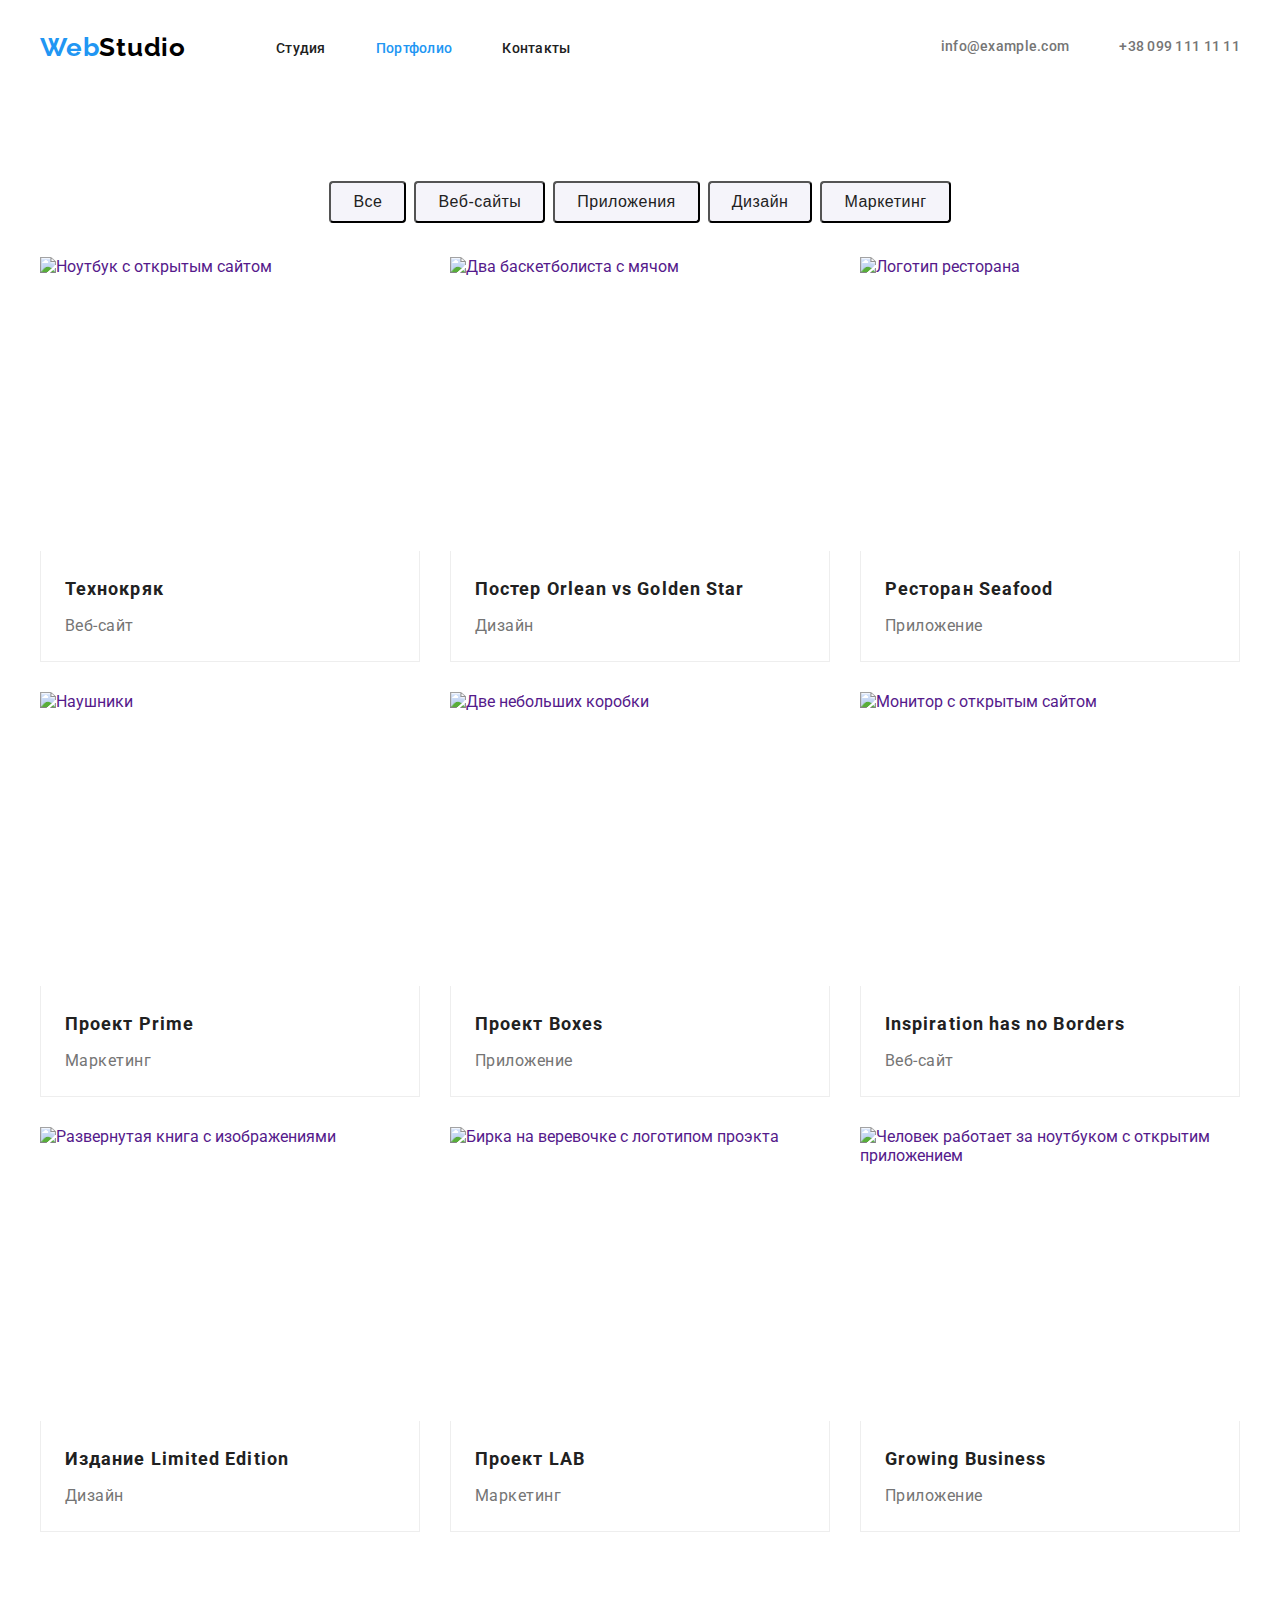
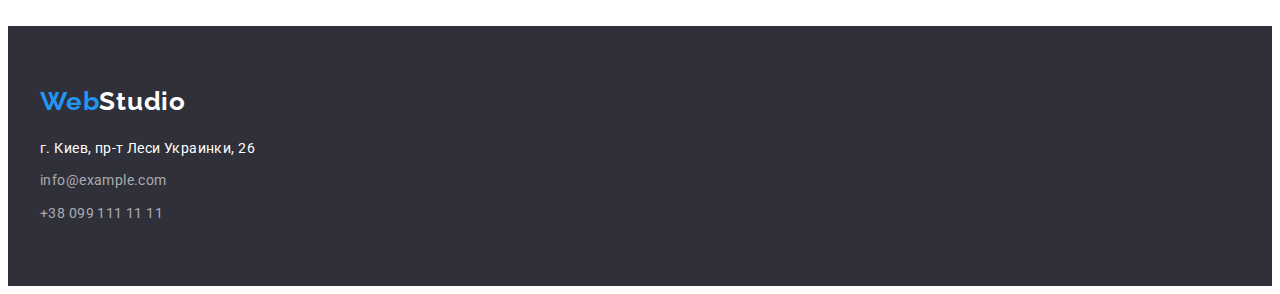
==== portfolio.html @ 33afae37 "portfolio add" ====
<!DOCTYPE html>
<html lang="ru">
<head>
    <meta charset="UTF-8">
    <meta http-equiv="X-UA-Compatible" content="IE=edge">
    <meta name="viewport" content="width=device-width, initial-scale=1.0">
    <title>Portfolio</title>
    <link rel="stylesheet" href="https://cdnjs.cloudflare.com/ajax/libs/modern-normalize/1.0.0/modern-normalize.css"
        integrity="sha512-Zx6MlUMKSVJoQ+83OwhdILe8cSEsCzfqThJd7J/VA2UrK6Ctj85p+xzqfyuNXE5B1k25uUdmJ2OzItbBy9GHAQ=="
        crossorigin="anonymous" />
    <link rel="preconnect" href="https://fonts.gstatic.com">
    <link href="https://fonts.googleapis.com/css2?family=Raleway:wght@700&family=Roboto:wght@400;500;700;900&display=swap"
        rel="stylesheet">
    <link rel="stylesheet" href="./css/styles.css">
</head>
<body>
    <header class="header">
        <div class="container">
            <nav class="header-navigation">
                <a class="link logo" href="/" lang="en">Web<span class="logo-text-white-theme">Studio</span></a>
                <ul class="list navigation-list">
                    <li class="navigation-item">
                        <a class="link navigation-link" href="./index.html">Студия</a>
                    </li>
                    <li class="navigation-item">
                        <a class="link navigation-link active-link" href="./portfolio.html">Портфолио</a>
                    </li>
                    <li class="navigation-item">
                        <a class="link navigation-link" href="">Контакты</a>
                    </li>
                </ul>
            </nav>
            <a class="link mail-link" href="mailto:info@example.com" lang="en">info@example.com</a>
            <a class="link tel-link" href="tel:+380991111111">+38 099 111 11 11</a>
        </div>
    </header>
    <main class="portfolio-main">
    <!--FILTER BUTTONS-->
    <div class="container buttons-container">
        <ul class="list filter-buttons-menu">
            <li class="filter-buttons-item">
                <button class="filter-buttons" type="button">Все</button>
            </li>
            <li class="filter-buttons-item">
                <button class="filter-buttons" type="button">Веб-сайты</button>
            </li>
            <li class="filter-buttons-item">
                <button class="filter-buttons" type="button">Приложения</button>
            </li>
            <li class="filter-buttons-item">
                <button class="filter-buttons" type="button">Дизайн</button>
            </li>
            <li class="filter-buttons-item">
                <button class="filter-buttons" type="button">Маркетинг</button>
            </li>
        </ul>
    </div>
    <!--WORK CATEGORIES-->
    <section class="work-categories">
        <div class="container">
            <h2 class="visually-hidden">Категории работ</h2>
            <ul class="list work-categories-list">
                <li class="work-categories-item">
                    <a class="link border" href="">
                        <img class="work-categories-img" src="./img/work-categories/img-work-categories-1.jpg" alt="Ноутбук с открытым сайтом" width="370" height="294">
                        <div class="work-categories-description">
                            <h3 class="work-categories-title">Технокряк</h3>
                            <p class="work-categories-product">Веб-сайт</p>
                        </div>
                    </a>
                </li>
                <li class="work-categories-item">
                    <a class="link" href="">
                        <img class="work-categories-img" src="./img/work-categories/img-work-categories-2.jpg" alt="Два баскетболиста с мячом" width="370" height="294">
                        <div class="work-categories-description">
                            <h3 class="work-categories-title">Постер <span lang="en">Orlean vs Golden Star</span></h3>
                            <p class="work-categories-product">Дизайн</p>
                        </div>
                    </a>
                </li>
                <li class="work-categories-item">
                    <a class="link" href="">
                        <img class="work-categories-img" src="./img/work-categories/img-work-categories-3.jpg" alt="Логотип ресторана" width="370" height="294">
                        <div class="work-categories-description">
                            <h3 class="work-categories-title">Ресторан <span lang="en">Seafood</span></h3>
                            <p class="work-categories-product">Приложение</p>
                        </div>
                    </a>
                </li>
                <li class="work-categories-item">
                    <a class="link" href="">
                        <img class="work-categories-img" src="./img/work-categories/img-work-categories-4.jpg" alt="Наушники" width="370" height="294">
                        <div class="work-categories-description">
                            <h3 class="work-categories-title">Проект <span lang="en">Prime</span></h3>
                            <p class="work-categories-product">Маркетинг</p>
                        </div>
                    </a>
                </li>
                <li class="work-categories-item">
                    <a class="link" href="">
                        <img class="work-categories-img" src="./img/work-categories/img-work-categories-5.jpg" alt="Две небольших коробки" width="370" height="294">
                        <div class="work-categories-description">
                            <h3 class="work-categories-title">Проект <span lang="en">Boxes</span></h3>
                            <p class="work-categories-product">Приложение</p>
                        </div>
                    </a>
                </li>
                <li class="work-categories-item">
                    <a class="link" href="">
                        <img class="work-categories-img" src="./img/work-categories/img-work-categories-6.jpg" alt="Монитор с открытым сайтом" width="370" height="294">
                        <div class="work-categories-description">
                            <h3 class="work-categories-title" lang="en">Inspiration has no Borders</h3>
                            <p class="work-categories-product">Веб-сайт</p>
                        </div>
                    </a>
                </li>
                <li class="work-categories-item">
                    <a class="link" href="">
                        <img class="work-categories-img" src="./img/work-categories/img-work-categories-7.jpg" alt="Развернутая книга с изображениями" width="370" height="294">
                        <div class="work-categories-description">
                            <h3 class="work-categories-title">Издание <span lang="en">Limited Edition</span></h3>
                            <p class="work-categories-product">Дизайн</p>
                        </div>
                    </a>
                </li>
                <li class="work-categories-item">
                    <a class="link" href="">
                        <img class="work-categories-img" src="./img/work-categories/img-work-categories-8.jpg" alt="Бирка на веревочке с логотипом проэкта" width="370" height="294">
                        <div class="work-categories-description">
                            <h3 class="work-categories-title">Проект <span lang="en">LAB</span></h3>
                            <p class="work-categories-product">Маркетинг</p>
                        </div>
                    </a>
                </li>
                <li class="work-categories-item">
                    <a class="link" href="">
                        <img class="work-categories-img" src="./img/work-categories/img-work-categories-9.jpg" alt="Человек работает за ноутбуком с открытим приложением" width="370" height="294">
                        <div class="work-categories-description">
                            <h3 class="work-categories-title" lang="en">Growing Business</h3>
                            <p class="work-categories-product">Приложение</p>
                        </div>
                    </a>
                </li>
            </ul>
        </div>
    </section>
    </main>
    <footer class="footer">
        <div class="container">
            <a class="link logo" href="/" lang="en">Web<span class="logo-text-dark-theme">Studio</span></a>
            <address class="address">
                <ul class="list contact-info">
                    <li class="contact-info-item">
                        <a class="link contact-info-location" href="https://goo.gl/maps/8V9FkgbPoYz4gnN9A" target="_blank"
                            rel="noopener noreferrer">г. Киев, пр-т Леси Украинки, 26</a>
                    </li>
                    <li class="contact-info-item">
                        <a class="link contact-info-connection" href="mailto:info@example.com"
                            lang="en">info@example.com</a>
                    </li>
                    <li class="contact-info-item">
                        <a class="link contact-info-connection" href="tel:+380991111111">+38 099 111 11 11</a>
                    </li>
                </ul>
            </address>
        </div>
    </footer>
</body>
</html>
---- css/styles.css ----
/*================COMMON STYLES================*/
:root {
  --main-font: 'Roboto', sans-serif;
  --secondary-font: 'Raleway', sans-serif;
  --accent-color: #2196f3;
  --main-color: #fff;
  --second-color: #000;
  --title-color: #212121;
  --link-color: #757575;
  --background-color: #f5f4fa;
  --background-section-color: #2f303a;
  --box-shadow-color: rgba(0, 0, 0, 0.15);
  --contact-info-conection-color: rgba(255, 255, 255, 0.6);
  --line-color: #ececec;
  --work-categories-color: #eeeeee;
  --section-pt: 94px;
  --section-pb: 94px;
}

body {
  font-family: var(--main-font);
  background-color: var(--main-color);
}

h1,
h2,
h3,
h4,
h5,
h6,
p {
  margin: 0;
}

ul,
ol {
  margin: 0;
  padding: 0;
}

img {
  display: block;
}

.visually-hidden {
  position: absolute !important;
  clip: rect(1px 1px 1px 1px); /* IE6, IE7 */
  clip: rect(1px, 1px, 1px, 1px);
  padding: 0 !important;
  border: 0 !important;
  height: 1px !important;
  width: 1px !important;
  overflow: hidden;
}

.link {
  text-decoration: none;
}

.list {
  list-style: none;
}

.address {
  font-style: normal;
}

.title {
  font-weight: bold;
  font-size: 36px;
  line-height: 1.17;
  text-align: center;
  letter-spacing: 0.03em;
  color: var(--title-color);
}

.modal-btn {
  font-weight: bold;
  font-size: 16px;
  line-height: 1.87;
  display: flex;
  align-items: center;
  text-align: center;
  letter-spacing: 0.06em;
  color: var(--main-color);
  cursor: pointer;
  background: var(--accent-color);
  box-shadow: 0px 4px 4px var(--box-shadow-color);
  border-radius: 4px;
}

.container {
  width: 1200px;
  margin: 0 auto;
  padding-left: 15px;
  padding-right: 15px;
}

/*========HEADER========*/
.header {
  padding-top: 24px;
  padding-bottom: 24px;
}
.header .container {
  display: flex;
  align-items: center;
}
.header-navigation {
  display: flex;
  align-items: center;
}

.navigation-list {
  display: flex;
  align-items: center;
}

.logo {
  font-family: var(--secondary-font);
  font-weight: 700;
  font-size: 26px;
  line-height: 1.19;
  letter-spacing: 0.03em;
  color: var(--accent-color);
  margin-right: 90px;
}

.logo-text-white-theme {
  color: var(--second-color);
}

.logo-text-dark-theme {
  color: var(--main-color);
}

.navigation-link {
  font-weight: 500;
  font-size: 14px;
  line-height: 1.14;
  letter-spacing: 0.02em;
  color: var(--title-color);
}

.navigation-link:hover,
.navigation-link:focus {
  color: var(--accent-color);
}

.active-link {
  color: var(--accent-color);
}

.navigation-item:not(:last-child) {
  margin-right: 50px;
}

.mail-link {
  font-weight: 500;
  font-size: 14px;
  line-height: 1.14;
  letter-spacing: 0.02em;
  color: var(--link-color);
  margin-left: auto;
  margin-right: 50px;
}

.mail-link:hover,
.mail-link:focus {
  color: var(--accent-color);
}

.tel-link {
  font-weight: 500;
  font-size: 14px;
  line-height: 1.14;
  letter-spacing: 0.02em;
  color: var(--link-color);
}

.tel-link:hover,
.tel-link:focus {
  color: var(--accent-color);
}
/*========END HEADER========*/

/*========FOOTER========*/
.contact-info-location {
  font-size: 14px;
  line-height: 1.71;
  letter-spacing: 0.03em;
  color: var(--main-color);
}

.contact-info-connection {
  font-size: 14px;
  line-height: 1.71;
  letter-spacing: 0.03em;
  color: var(--contact-info-conection-color);
}

.contact-info-item:not(:last-child) {
  margin-bottom: 9px;
}

.footer {
  background: var(--background-section-color);
  padding-top: 60px;
  padding-bottom: 60px;
}

.address {
  margin-top: 20px;
}
/*========END FOOTER========*/
/*================END COMMON STYLES================*/

/*================STUDIO================*/
/*========HERO========*/
.hero {
  background-color: var(--background-section-color);
}

.hero-title {
  font-weight: 900;
  font-size: 44px;
  line-height: 1.36;
  text-align: center;
  letter-spacing: 0.06em;
  text-transform: uppercase;
  color: var(--main-color);
}
/*========END HERO========*/

/*========ADVANTAGE========*/
.advantage-item-title {
  font-weight: bold;
  font-size: 14px;
  line-height: 1.14;
  letter-spacing: 0.03em;
  text-transform: uppercase;
  color: var(--title-color);
}

.advantage-item-text {
  font-size: 14px;
  line-height: 1.71;
  letter-spacing: 0.03em;
  color: var(--link-color);
}
/*========END ADVANTAGE========*/

/*========TEAM========*/
.team-item-title {
  font-weight: 500;
  font-size: 16px;
  line-height: 1.19;
  /*text-align: center;*/
  letter-spacing: 0.03em;
  color: var(--title-color);
}

.team-position {
  font-size: 16px;
  line-height: 1.19;
  /*text-align: center;*/
  letter-spacing: 0.03em;
  color: var(--link-color);
}
/*========END TEAM========*/
/*================END STUDIO================*/

/*================PORTFOLIO================*/
.portfolio-main {
  padding-top: var(--section-pt);
  padding-bottom: var(--section-pb);
}
/*========FILTER BUTTONS========*/
.filter-buttons {
  border-radius: 4px;
  background-color: var(--background-color);
  color: var(--title-color);
  font-weight: 500;
  font-size: 16px;
  line-height: 1.62;
  text-align: center;
  letter-spacing: 0.03em;
  padding: 6px 22px;
}

.filter-buttons:hover,
.filter-buttons:focus {
  background-color: var(--accent-color);
  cursor: pointer;
  color: var(--main-color);
}

.filter-buttons-menu {
  display: flex;
  align-items: center;
  text-align: center;
  justify-content: center;
  margin-bottom: 34px;
}
.filter-buttons-item:not(:last-child) {
  margin-right: 8px;
}
/*========END FILTER BUTTONS========*/

/*========WORK CATEGORIES========*/
.work-categories-title {
  font-weight: bold;
  font-size: 18px;
  line-height: 2;
  letter-spacing: 0.06em;
  color: var(--title-color);
  margin-bottom: 4px;
}

.work-categories-product {
  font-size: 16px;
  line-height: 1.87;
  letter-spacing: 0.03em;
  color: var(--link-color);
}

.work-categories-description {
  padding: 20px 24px;
  border: var(--work-categories-color) solid 1px;
  border-top: none;
}

.work-categories-list {
  display: flex;
  flex-direction: row;
  align-items: center;
  flex-wrap: wrap;
  margin-left: -30px;
  margin-top: -30px;
}
.work-categories-item {
  margin-left: 30px;
  margin-top: 30px;
  flex-basis: calc(100% / 3 - 30px);
}
/*========END WORK CATEGORIES========*/
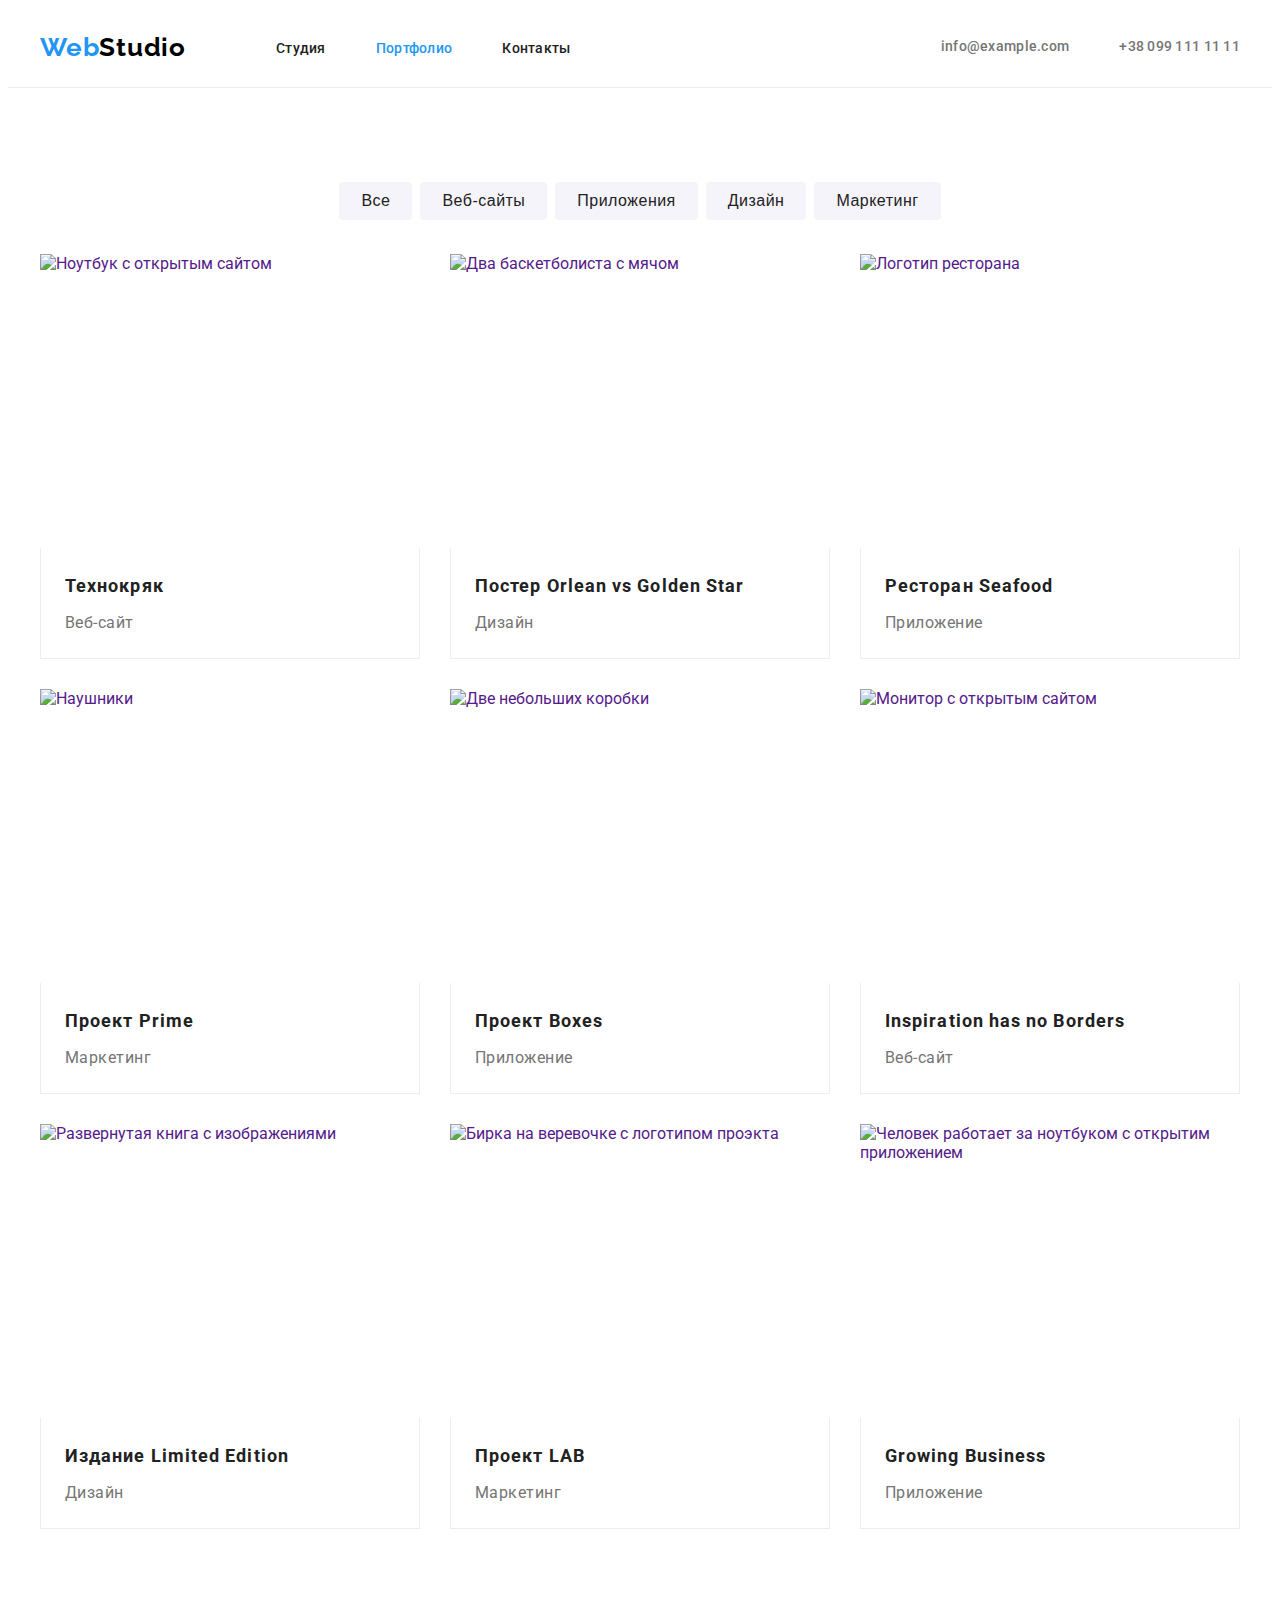
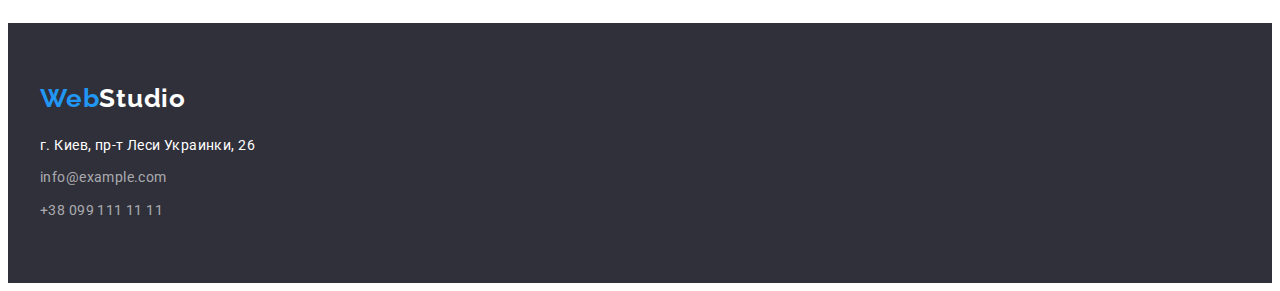
==== commit 2dde980b: "styles positions" ====
--- a/portfolio.html
+++ b/portfolio.html
@@ -147,7 +147,7 @@
     </main>
     <footer class="footer">
         <div class="container">
-            <a class="link logo" href="/" lang="en">Web<span class="logo-text-dark-theme">Studio</span></a>
+            <a class="link logo footer-logo" href="/" lang="en">Web<span class="logo-text-dark-theme">Studio</span></a>
             <address class="address">
                 <ul class="list contact-info">
                     <li class="contact-info-item">
--- a/css/styles.css
+++ b/css/styles.css
@@ -87,6 +87,11 @@
   background: var(--accent-color);
   box-shadow: 0px 4px 4px var(--box-shadow-color);
   border-radius: 4px;
+  border-style: none;
+  margin: 0 auto;
+  padding: 10px 32px;
+  min-width: 200px;
+  min-height: 50px;
 }
 
 .container {
@@ -100,6 +105,7 @@
 .header {
   padding-top: 24px;
   padding-bottom: 24px;
+  border-bottom: var(--line-color) solid 1px;
 }
 .header .container {
   display: flex;
@@ -208,8 +214,9 @@
   padding-bottom: 60px;
 }
 
-.address {
-  margin-top: 20px;
+.footer-logo {
+  margin-bottom: 20px;
+  display: block;
 }
 /*========END FOOTER========*/
 /*================END COMMON STYLES================*/
@@ -228,10 +235,36 @@
   letter-spacing: 0.06em;
   text-transform: uppercase;
   color: var(--main-color);
+  margin-bottom: 30px;
+}
+
+.hero-position {
+  display: flex;
+  flex-direction: column;
+  padding-top: 200px;
+  padding-bottom: 200px;
 }
 /*========END HERO========*/
 
 /*========ADVANTAGE========*/
+.advantage {
+  padding-top: var(--section-pt);
+  padding-bottom: var(--section-pb);
+}
+
+.advantage-list {
+  display: flex;
+  margin-left: -30px;
+  margin-top: -30px;
+}
+
+.advantage-item {
+  margin-top: 30px;
+  margin-left: 30px;
+  flex-basis: calc(100% / 3 - 30px);
+  min-height: 101px;
+}
+
 .advantage-item-title {
   font-weight: bold;
   font-size: 14px;
@@ -239,6 +272,7 @@
   letter-spacing: 0.03em;
   text-transform: uppercase;
   color: var(--title-color);
+  margin-bottom: 10px;
 }
 
 .advantage-item-text {
@@ -249,22 +283,73 @@
 }
 /*========END ADVANTAGE========*/
 
+/*========GALLERY========*/
+.gallery {
+  padding-bottom: var(--section-pb);
+}
+
+.gt-title {
+  margin-bottom: 50px;
+}
+
+.gallery-list {
+  display: flex;
+  margin-top: -30px;
+  margin-left: -30px;
+}
+
+.gallery-item {
+  margin-top: 30px;
+  margin-left: 30px;
+  flex-basis: calc(100% / 3 - 30px);
+  min-height: 294px;
+}
+/*========END GALLERY========*/
+
 /*========TEAM========*/
+.team {
+  background-color: var(--background-color);
+  padding-top: var(--section-pt);
+  padding-bottom: var(--section-pb);
+}
+
+.team-list {
+  display: flex;
+  margin-top: -30px;
+  margin-left: -30px;
+}
+
+.team-item {
+  margin-top: 30px;
+  margin-left: 30px;
+  min-height: 368px;
+  flex-basis: calc(100% / 4 - 30px);
+  box-shadow: 0px 1px 3px rgba(0, 0, 0, 0.12), 0px 1px 1px rgba(0, 0, 0, 0.14),
+    0px 2px 1px rgba(0, 0, 0, 0.2);
+  border-radius: 0px 0px 4px 4px;
+}
+
 .team-item-title {
   font-weight: 500;
   font-size: 16px;
   line-height: 1.19;
-  /*text-align: center;*/
-  letter-spacing: 0.03em;
-  color: var(--title-color);
+  text-align: center;
+  letter-spacing: 0.03em;
+  color: var(--title-color);
+  margin-bottom: 10px;
 }
 
 .team-position {
   font-size: 16px;
   line-height: 1.19;
-  /*text-align: center;*/
+  text-align: center;
   letter-spacing: 0.03em;
   color: var(--link-color);
+}
+
+.team-subscribe {
+  padding-top: 30px;
+  padding-bottom: 30px;
 }
 /*========END TEAM========*/
 /*================END STUDIO================*/
@@ -277,6 +362,7 @@
 /*========FILTER BUTTONS========*/
 .filter-buttons {
   border-radius: 4px;
+  border-style: none;
   background-color: var(--background-color);
   color: var(--title-color);
   font-weight: 500;
@@ -292,6 +378,8 @@
   background-color: var(--accent-color);
   cursor: pointer;
   color: var(--main-color);
+  box-shadow: 0px 3px 1px rgba(0, 0, 0, 0.1), 0px 1px 2px rgba(0, 0, 0, 0.08),
+    0px 2px 2px rgba(0, 0, 0, 0.12);
 }
 
 .filter-buttons-menu {
@@ -340,6 +428,7 @@
 .work-categories-item {
   margin-left: 30px;
   margin-top: 30px;
+  min-height: 404px;
   flex-basis: calc(100% / 3 - 30px);
 }
 /*========END WORK CATEGORIES========*/
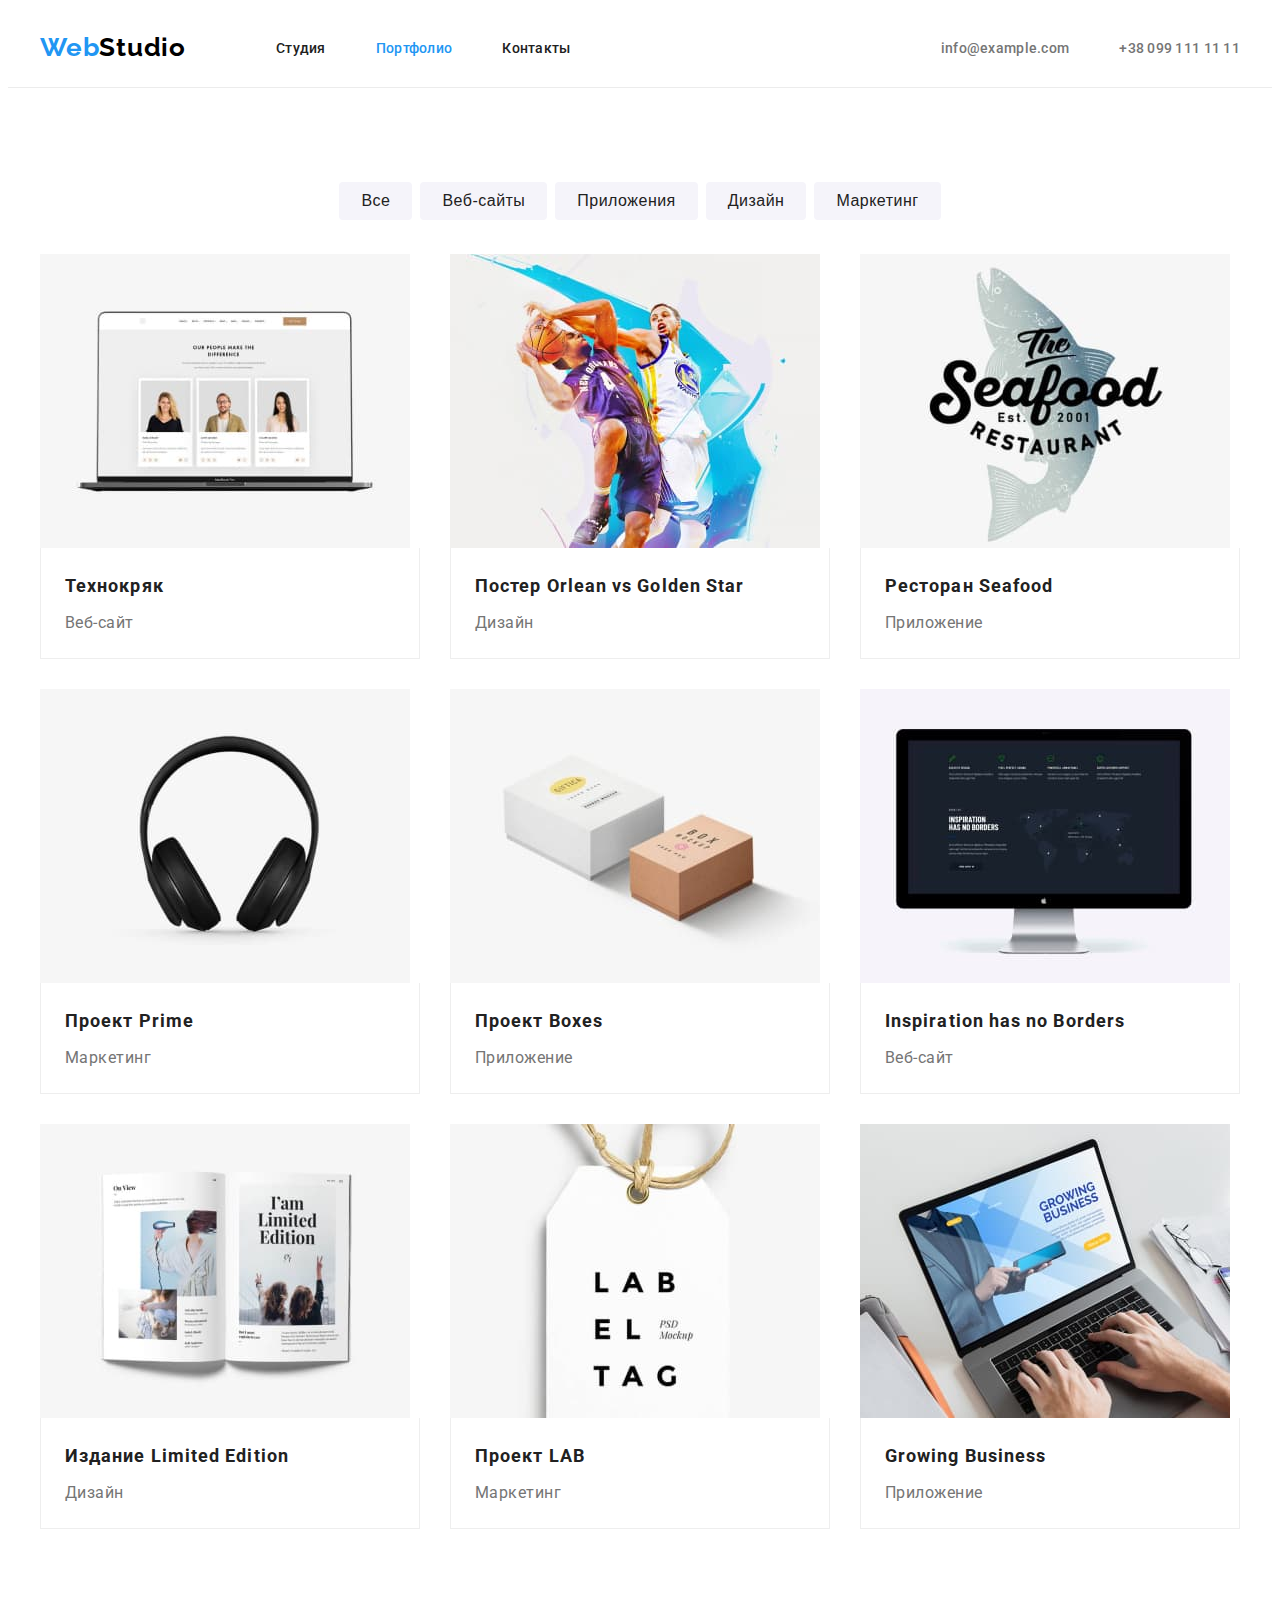
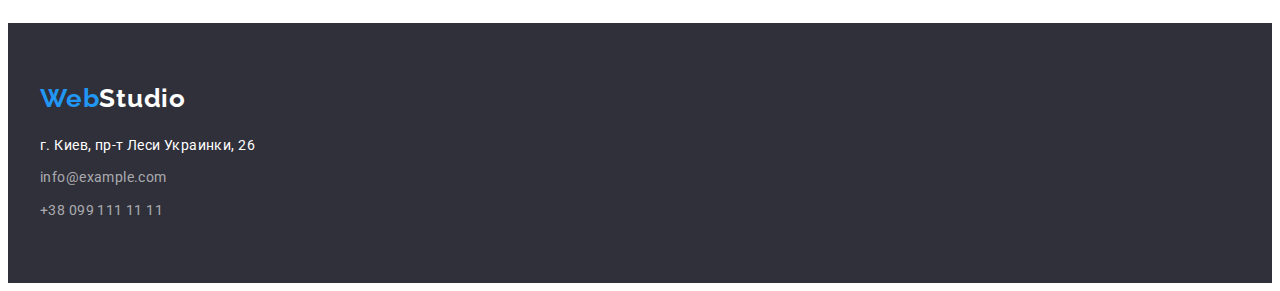
==== commit bcca4014: "update" ====
--- a/portfolio.html
+++ b/portfolio.html
@@ -5,12 +5,9 @@
     <meta http-equiv="X-UA-Compatible" content="IE=edge">
     <meta name="viewport" content="width=device-width, initial-scale=1.0">
     <title>Portfolio</title>
-    <link rel="stylesheet" href="https://cdnjs.cloudflare.com/ajax/libs/modern-normalize/1.0.0/modern-normalize.css"
-        integrity="sha512-Zx6MlUMKSVJoQ+83OwhdILe8cSEsCzfqThJd7J/VA2UrK6Ctj85p+xzqfyuNXE5B1k25uUdmJ2OzItbBy9GHAQ=="
-        crossorigin="anonymous" />
+    <link rel="stylesheet" href="https://cdnjs.cloudflare.com/ajax/libs/modern-normalize/1.0.0/modern-normalize.css" integrity="sha512-Zx6MlUMKSVJoQ+83OwhdILe8cSEsCzfqThJd7J/VA2UrK6Ctj85p+xzqfyuNXE5B1k25uUdmJ2OzItbBy9GHAQ==" crossorigin="anonymous" />
     <link rel="preconnect" href="https://fonts.gstatic.com">
-    <link href="https://fonts.googleapis.com/css2?family=Raleway:wght@700&family=Roboto:wght@400;500;700;900&display=swap"
-        rel="stylesheet">
+    <link href="https://fonts.googleapis.com/css2?family=Raleway:wght@700&family=Roboto:wght@400;500;700;900&display=swap" rel="stylesheet">
     <link rel="stylesheet" href="./css/styles.css">
 </head>
 <body>
@@ -30,39 +27,39 @@
                     </li>
                 </ul>
             </nav>
-            <a class="link mail-link" href="mailto:info@example.com" lang="en">info@example.com</a>
-            <a class="link tel-link" href="tel:+380991111111">+38 099 111 11 11</a>
+            <ul class="list contacts">
+                <li><a class="link mail-link" href="mailto:info@example.com" lang="en">info@example.com</a></li>
+                <li><a class="link tel-link" href="tel:+380991111111">+38 099 111 11 11</a></li>
+            </ul>
         </div>
     </header>
     <main class="portfolio-main">
-    <!--FILTER BUTTONS-->
-    <div class="container buttons-container">
-        <ul class="list filter-buttons-menu">
-            <li class="filter-buttons-item">
-                <button class="filter-buttons" type="button">Все</button>
-            </li>
-            <li class="filter-buttons-item">
-                <button class="filter-buttons" type="button">Веб-сайты</button>
-            </li>
-            <li class="filter-buttons-item">
-                <button class="filter-buttons" type="button">Приложения</button>
-            </li>
-            <li class="filter-buttons-item">
-                <button class="filter-buttons" type="button">Дизайн</button>
-            </li>
-            <li class="filter-buttons-item">
-                <button class="filter-buttons" type="button">Маркетинг</button>
-            </li>
-        </ul>
-    </div>
     <!--WORK CATEGORIES-->
     <section class="work-categories">
         <div class="container">
+    <!--FILTER BUTTONS-->
             <h2 class="visually-hidden">Категории работ</h2>
+            <ul class="list filter-buttons-menu">
+                <li class="filter-buttons-item">
+                    <button class="filter-buttons" type="button">Все</button>
+                </li>
+                <li class="filter-buttons-item">
+                    <button class="filter-buttons" type="button">Веб-сайты</button>
+                </li>
+                <li class="filter-buttons-item">
+                    <button class="filter-buttons" type="button">Приложения</button>
+                </li>
+                <li class="filter-buttons-item">
+                    <button class="filter-buttons" type="button">Дизайн</button>
+                </li>
+                <li class="filter-buttons-item">
+                    <button class="filter-buttons" type="button">Маркетинг</button>
+                </li>
+            </ul>
             <ul class="list work-categories-list">
                 <li class="work-categories-item">
                     <a class="link border" href="">
-                        <img class="work-categories-img" src="./img/work-categories/img-work-categories-1.jpg" alt="Ноутбук с открытым сайтом" width="370" height="294">
+                        <img class="work-categories-img" src="./img/work-categories/img-work-categories-1.jpg" alt="Ноутбук с открытым сайтом">
                         <div class="work-categories-description">
                             <h3 class="work-categories-title">Технокряк</h3>
                             <p class="work-categories-product">Веб-сайт</p>
@@ -71,7 +68,7 @@
                 </li>
                 <li class="work-categories-item">
                     <a class="link" href="">
-                        <img class="work-categories-img" src="./img/work-categories/img-work-categories-2.jpg" alt="Два баскетболиста с мячом" width="370" height="294">
+                        <img class="work-categories-img" src="./img/work-categories/img-work-categories-2.jpg" alt="Два баскетболиста с мячом">
                         <div class="work-categories-description">
                             <h3 class="work-categories-title">Постер <span lang="en">Orlean vs Golden Star</span></h3>
                             <p class="work-categories-product">Дизайн</p>
@@ -80,7 +77,7 @@
                 </li>
                 <li class="work-categories-item">
                     <a class="link" href="">
-                        <img class="work-categories-img" src="./img/work-categories/img-work-categories-3.jpg" alt="Логотип ресторана" width="370" height="294">
+                        <img class="work-categories-img" src="./img/work-categories/img-work-categories-3.jpg" alt="Логотип ресторана">
                         <div class="work-categories-description">
                             <h3 class="work-categories-title">Ресторан <span lang="en">Seafood</span></h3>
                             <p class="work-categories-product">Приложение</p>
@@ -89,7 +86,7 @@
                 </li>
                 <li class="work-categories-item">
                     <a class="link" href="">
-                        <img class="work-categories-img" src="./img/work-categories/img-work-categories-4.jpg" alt="Наушники" width="370" height="294">
+                        <img class="work-categories-img" src="./img/work-categories/img-work-categories-4.jpg" alt="Наушники">
                         <div class="work-categories-description">
                             <h3 class="work-categories-title">Проект <span lang="en">Prime</span></h3>
                             <p class="work-categories-product">Маркетинг</p>
@@ -98,7 +95,7 @@
                 </li>
                 <li class="work-categories-item">
                     <a class="link" href="">
-                        <img class="work-categories-img" src="./img/work-categories/img-work-categories-5.jpg" alt="Две небольших коробки" width="370" height="294">
+                        <img class="work-categories-img" src="./img/work-categories/img-work-categories-5.jpg" alt="Две небольших коробки">
                         <div class="work-categories-description">
                             <h3 class="work-categories-title">Проект <span lang="en">Boxes</span></h3>
                             <p class="work-categories-product">Приложение</p>
@@ -107,7 +104,7 @@
                 </li>
                 <li class="work-categories-item">
                     <a class="link" href="">
-                        <img class="work-categories-img" src="./img/work-categories/img-work-categories-6.jpg" alt="Монитор с открытым сайтом" width="370" height="294">
+                        <img class="work-categories-img" src="./img/work-categories/img-work-categories-6.jpg" alt="Монитор с открытым сайтом">
                         <div class="work-categories-description">
                             <h3 class="work-categories-title" lang="en">Inspiration has no Borders</h3>
                             <p class="work-categories-product">Веб-сайт</p>
@@ -116,7 +113,7 @@
                 </li>
                 <li class="work-categories-item">
                     <a class="link" href="">
-                        <img class="work-categories-img" src="./img/work-categories/img-work-categories-7.jpg" alt="Развернутая книга с изображениями" width="370" height="294">
+                        <img class="work-categories-img" src="./img/work-categories/img-work-categories-7.jpg" alt="Развернутая книга с изображениями">
                         <div class="work-categories-description">
                             <h3 class="work-categories-title">Издание <span lang="en">Limited Edition</span></h3>
                             <p class="work-categories-product">Дизайн</p>
@@ -125,7 +122,7 @@
                 </li>
                 <li class="work-categories-item">
                     <a class="link" href="">
-                        <img class="work-categories-img" src="./img/work-categories/img-work-categories-8.jpg" alt="Бирка на веревочке с логотипом проэкта" width="370" height="294">
+                        <img class="work-categories-img" src="./img/work-categories/img-work-categories-8.jpg" alt="Бирка на веревочке с логотипом проэкта">
                         <div class="work-categories-description">
                             <h3 class="work-categories-title">Проект <span lang="en">LAB</span></h3>
                             <p class="work-categories-product">Маркетинг</p>
@@ -134,7 +131,7 @@
                 </li>
                 <li class="work-categories-item">
                     <a class="link" href="">
-                        <img class="work-categories-img" src="./img/work-categories/img-work-categories-9.jpg" alt="Человек работает за ноутбуком с открытим приложением" width="370" height="294">
+                        <img class="work-categories-img" src="./img/work-categories/img-work-categories-9.jpg" alt="Человек работает за ноутбуком с открытим приложением">
                         <div class="work-categories-description">
                             <h3 class="work-categories-title" lang="en">Growing Business</h3>
                             <p class="work-categories-product">Приложение</p>
@@ -151,12 +148,10 @@
             <address class="address">
                 <ul class="list contact-info">
                     <li class="contact-info-item">
-                        <a class="link contact-info-location" href="https://goo.gl/maps/8V9FkgbPoYz4gnN9A" target="_blank"
-                            rel="noopener noreferrer">г. Киев, пр-т Леси Украинки, 26</a>
+                        <a class="link contact-info-location" href="https://goo.gl/maps/8V9FkgbPoYz4gnN9A" target="_blank" rel="noopener noreferrer">г. Киев, пр-т Леси Украинки, 26</a>
                     </li>
                     <li class="contact-info-item">
-                        <a class="link contact-info-connection" href="mailto:info@example.com"
-                            lang="en">info@example.com</a>
+                        <a class="link contact-info-connection" href="mailto:info@example.com" lang="en">info@example.com</a>
                     </li>
                     <li class="contact-info-item">
                         <a class="link contact-info-connection" href="tel:+380991111111">+38 099 111 11 11</a>
--- a/css/styles.css
+++ b/css/styles.css
@@ -40,6 +40,7 @@
 
 img {
   display: block;
+  max-width: 100%;
 }
 
 .visually-hidden {
@@ -78,9 +79,6 @@
   font-weight: bold;
   font-size: 16px;
   line-height: 1.87;
-  display: flex;
-  align-items: center;
-  text-align: center;
   letter-spacing: 0.06em;
   color: var(--main-color);
   cursor: pointer;
@@ -88,10 +86,7 @@
   box-shadow: 0px 4px 4px var(--box-shadow-color);
   border-radius: 4px;
   border-style: none;
-  margin: 0 auto;
   padding: 10px 32px;
-  min-width: 200px;
-  min-height: 50px;
 }
 
 .container {
@@ -101,6 +96,10 @@
   padding-right: 15px;
 }
 
+.section {
+  padding-top: var(--section-pt);
+  padding-bottom: var(--section-pb);
+}
 /*========HEADER========*/
 .header {
   padding-top: 24px;
@@ -166,8 +165,6 @@
   line-height: 1.14;
   letter-spacing: 0.02em;
   color: var(--link-color);
-  margin-left: auto;
-  margin-right: 50px;
 }
 
 .mail-link:hover,
@@ -181,11 +178,17 @@
   line-height: 1.14;
   letter-spacing: 0.02em;
   color: var(--link-color);
+  margin-left: 50px;
 }
 
 .tel-link:hover,
 .tel-link:focus {
   color: var(--accent-color);
+}
+
+.contacts {
+  display: flex;
+  margin-left: auto;
 }
 /*========END HEADER========*/
 
@@ -235,21 +238,24 @@
   letter-spacing: 0.06em;
   text-transform: uppercase;
   color: var(--main-color);
+  max-width: 100%;
+  margin: 0 auto;
+  padding-right: 252px;
+  padding-left: 252px;
   margin-bottom: 30px;
 }
 
 .hero-position {
-  display: flex;
-  flex-direction: column;
   padding-top: 200px;
   padding-bottom: 200px;
+  text-align: center;
 }
 /*========END HERO========*/
 
 /*========ADVANTAGE========*/
 .advantage {
-  padding-top: var(--section-pt);
-  padding-bottom: var(--section-pb);
+  padding-top: 94px;
+  padding-bottom: 47px;
 }
 
 .advantage-list {
@@ -262,7 +268,6 @@
   margin-top: 30px;
   margin-left: 30px;
   flex-basis: calc(100% / 3 - 30px);
-  min-height: 101px;
 }
 
 .advantage-item-title {
@@ -285,7 +290,8 @@
 
 /*========GALLERY========*/
 .gallery {
-  padding-bottom: var(--section-pb);
+  padding-top: 47px;
+  padding-bottom: 94px;
 }
 
 .gt-title {
@@ -302,15 +308,12 @@
   margin-top: 30px;
   margin-left: 30px;
   flex-basis: calc(100% / 3 - 30px);
-  min-height: 294px;
 }
 /*========END GALLERY========*/
 
 /*========TEAM========*/
 .team {
   background-color: var(--background-color);
-  padding-top: var(--section-pt);
-  padding-bottom: var(--section-pb);
 }
 
 .team-list {
@@ -322,7 +325,6 @@
 .team-item {
   margin-top: 30px;
   margin-left: 30px;
-  min-height: 368px;
   flex-basis: calc(100% / 4 - 30px);
   box-shadow: 0px 1px 3px rgba(0, 0, 0, 0.12), 0px 1px 1px rgba(0, 0, 0, 0.14),
     0px 2px 1px rgba(0, 0, 0, 0.2);
@@ -428,7 +430,6 @@
 .work-categories-item {
   margin-left: 30px;
   margin-top: 30px;
-  min-height: 404px;
   flex-basis: calc(100% / 3 - 30px);
 }
 /*========END WORK CATEGORIES========*/
